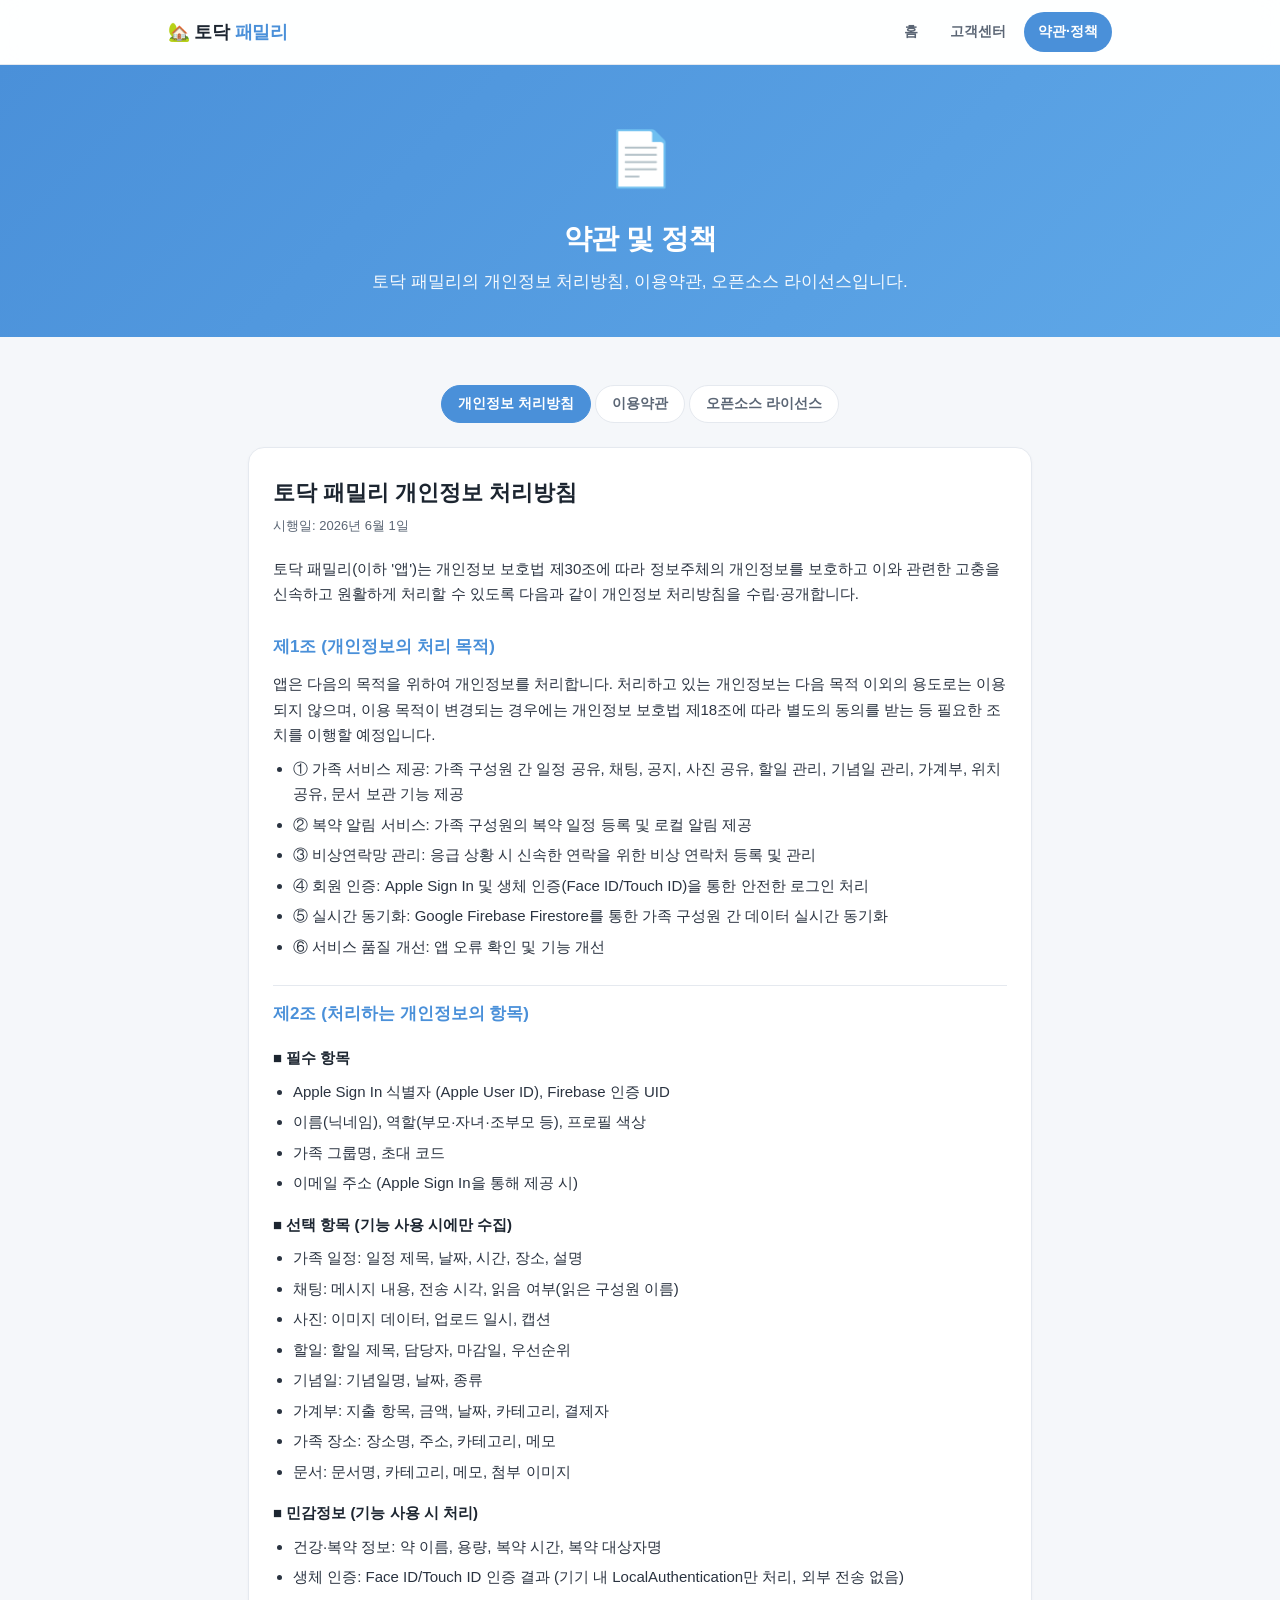
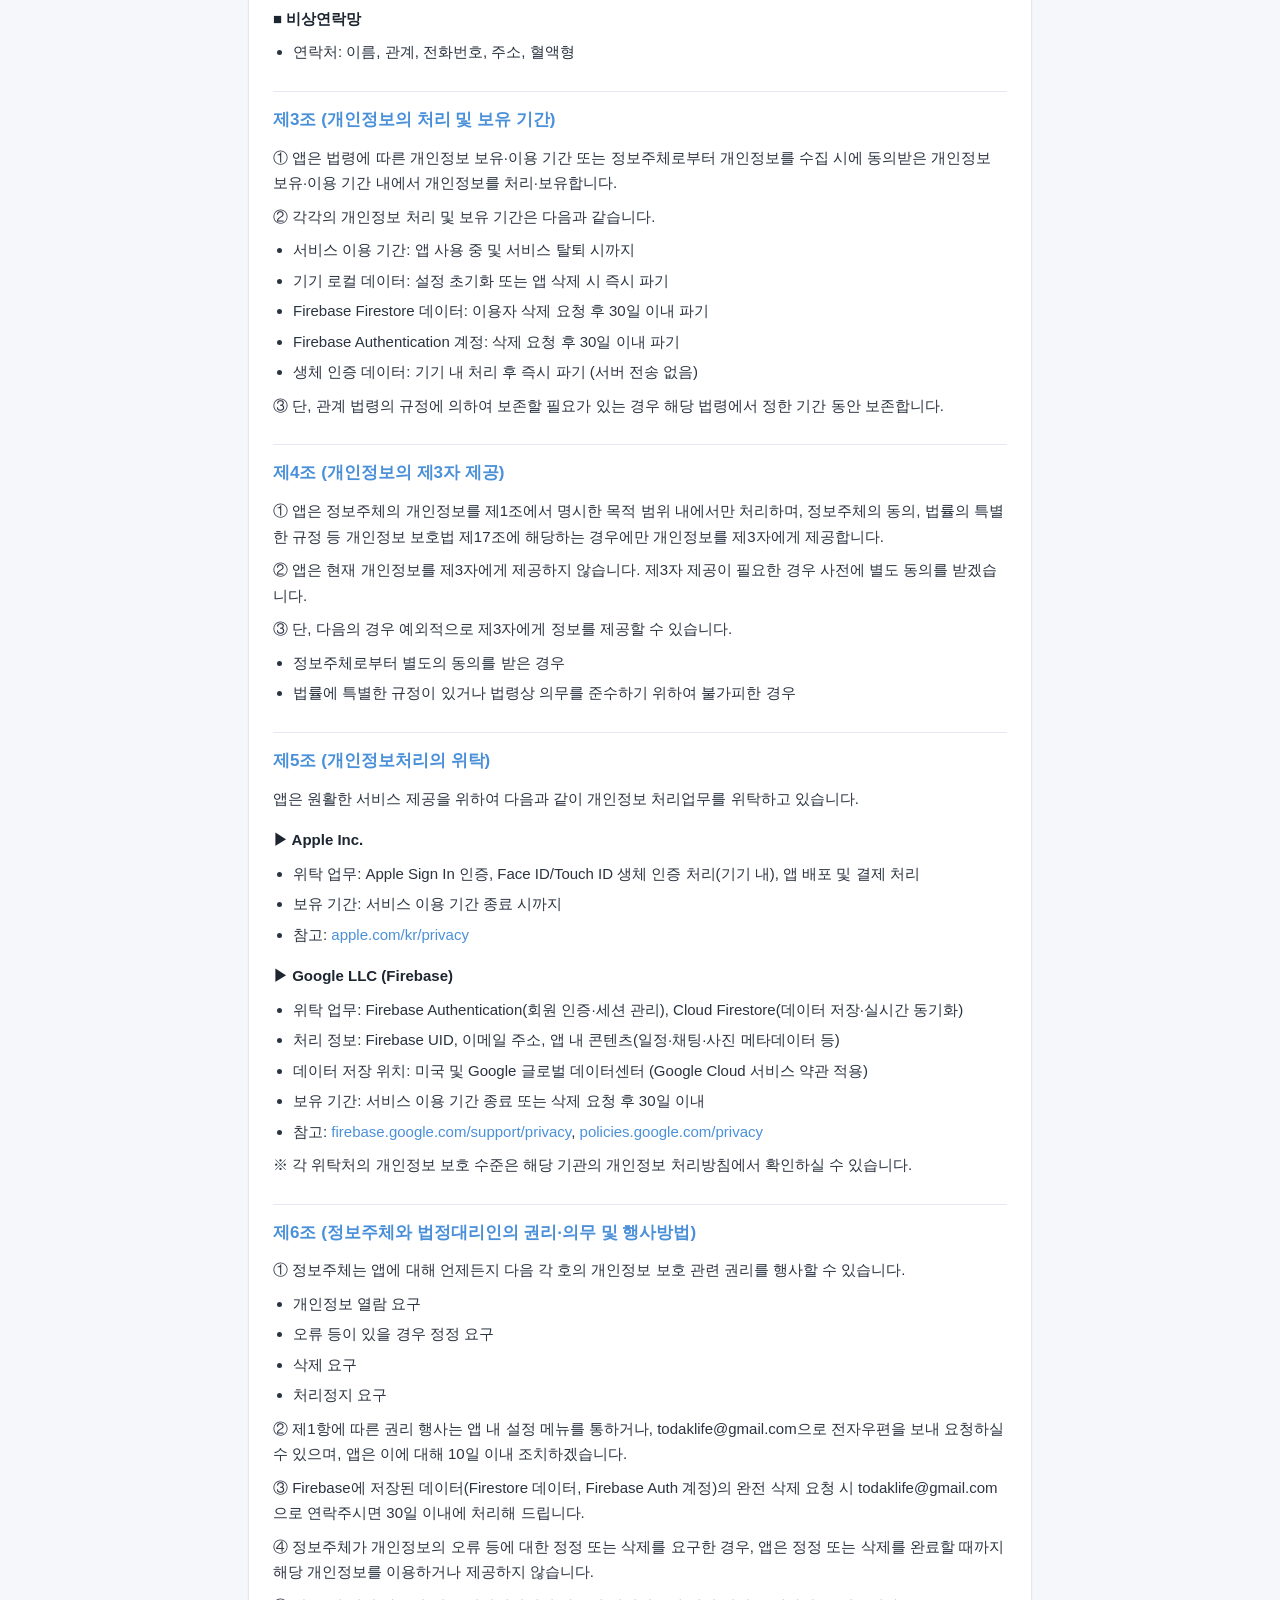
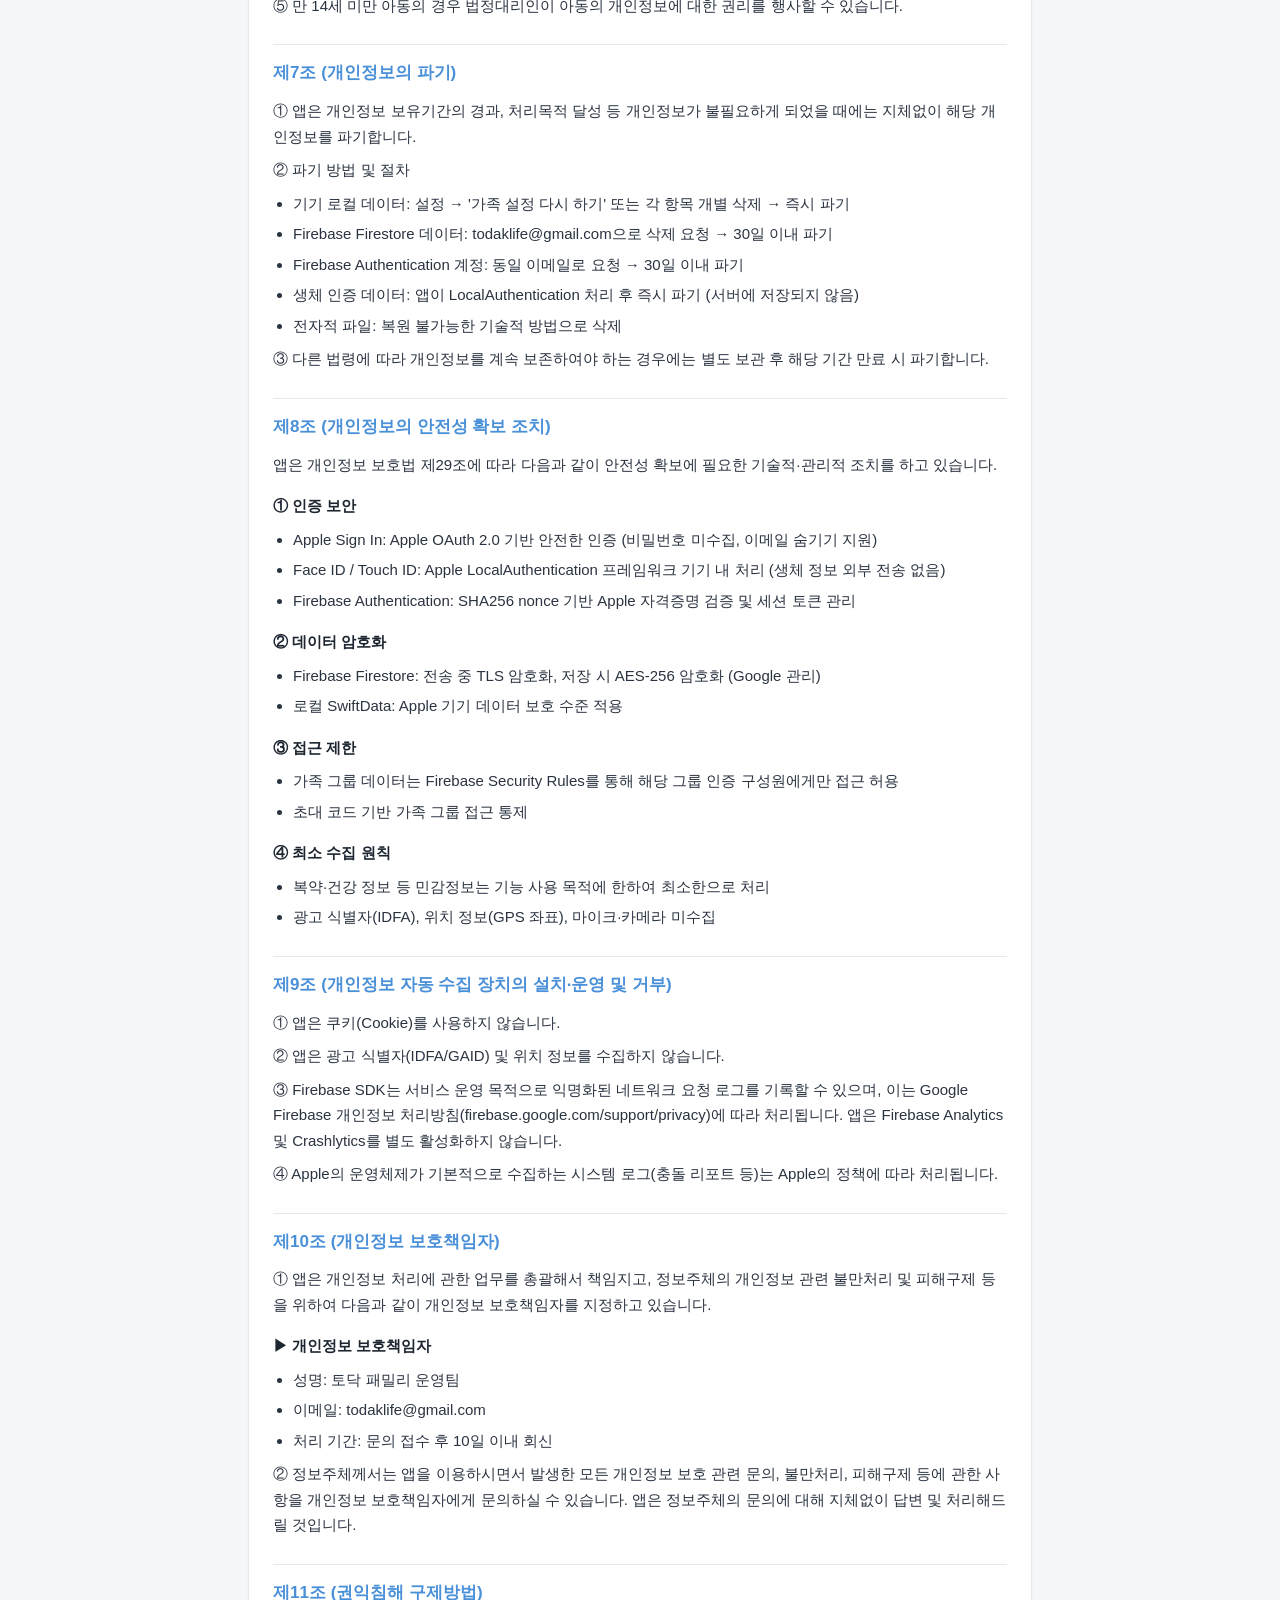
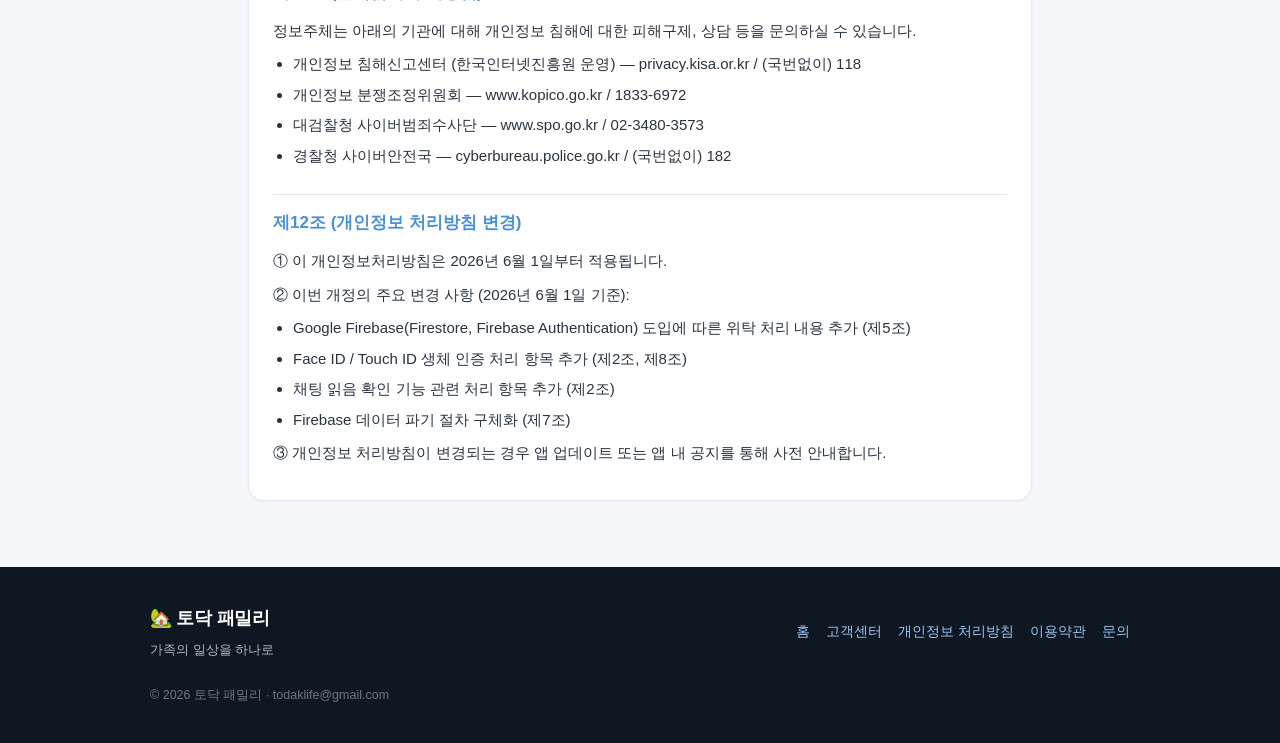
==== legal.html @ 20351f04 "Add files via upload" ====
<!DOCTYPE html>
<html lang="ko">
<head>
<meta charset="UTF-8">
<meta name="viewport" content="width=device-width, initial-scale=1.0">
<title>토닥 패밀리 — 약관 및 정책</title>
<meta name="description" content="토닥 패밀리 개인정보 처리방침, 서비스 이용약관, 오픈소스 라이선스.">
<link rel="stylesheet" href="styles.css">
</head>
<body>

<div class="topbar">
  <div class="inner">
    <div class="brand">🏡 토닥 <span>패밀리</span></div>
    <nav class="navlinks">
      <a href="index.html">홈</a>
      <a href="support.html">고객센터</a>
      <a href="legal.html" class="active">약관·정책</a>
    </nav>
  </div>
</div>

<section class="hero" style="padding:48px 20px 40px;">
  <div class="emoji">📄</div>
  <h1 style="font-size:28px;">약관 및 정책</h1>
  <p>토닥 패밀리의 개인정보 처리방침, 이용약관, 오픈소스 라이선스입니다.</p>
</section>

<div class="wrap narrow">
  <div class="tabs">
    <button class="tab-btn active" data-tab="privacy">개인정보 처리방침</button>
    <button class="tab-btn" data-tab="terms">이용약관</button>
    <button class="tab-btn" data-tab="licenses">오픈소스 라이선스</button>
  </div>

  <!-- ===== 개인정보 처리방침 ===== -->
  <div id="privacy" class="doc active">
    <div class="card">
      <h1>토닥 패밀리 개인정보 처리방침</h1>
      <div class="effective">시행일: 2026년 6월 1일</div>
      <p class="lead">토닥 패밀리(이하 '앱')는 개인정보 보호법 제30조에 따라 정보주체의 개인정보를 보호하고 이와 관련한 고충을 신속하고 원활하게 처리할 수 있도록 다음과 같이 개인정보 처리방침을 수립·공개합니다.</p>

      <h2>제1조 (개인정보의 처리 목적)</h2>
      <p>앱은 다음의 목적을 위하여 개인정보를 처리합니다. 처리하고 있는 개인정보는 다음 목적 이외의 용도로는 이용되지 않으며, 이용 목적이 변경되는 경우에는 개인정보 보호법 제18조에 따라 별도의 동의를 받는 등 필요한 조치를 이행할 예정입니다.</p>
      <ul>
        <li>① 가족 서비스 제공: 가족 구성원 간 일정 공유, 채팅, 공지, 사진 공유, 할일 관리, 기념일 관리, 가계부, 위치 공유, 문서 보관 기능 제공</li>
        <li>② 복약 알림 서비스: 가족 구성원의 복약 일정 등록 및 로컬 알림 제공</li>
        <li>③ 비상연락망 관리: 응급 상황 시 신속한 연락을 위한 비상 연락처 등록 및 관리</li>
        <li>④ 회원 인증: Apple Sign In 및 생체 인증(Face ID/Touch ID)을 통한 안전한 로그인 처리</li>
        <li>⑤ 실시간 동기화: Google Firebase Firestore를 통한 가족 구성원 간 데이터 실시간 동기화</li>
        <li>⑥ 서비스 품질 개선: 앱 오류 확인 및 기능 개선</li>
      </ul>

      <h2>제2조 (처리하는 개인정보의 항목)</h2>
      <h3>■ 필수 항목</h3>
      <ul>
        <li>Apple Sign In 식별자 (Apple User ID), Firebase 인증 UID</li>
        <li>이름(닉네임), 역할(부모·자녀·조부모 등), 프로필 색상</li>
        <li>가족 그룹명, 초대 코드</li>
        <li>이메일 주소 (Apple Sign In을 통해 제공 시)</li>
      </ul>
      <h3>■ 선택 항목 (기능 사용 시에만 수집)</h3>
      <ul>
        <li>가족 일정: 일정 제목, 날짜, 시간, 장소, 설명</li>
        <li>채팅: 메시지 내용, 전송 시각, 읽음 여부(읽은 구성원 이름)</li>
        <li>사진: 이미지 데이터, 업로드 일시, 캡션</li>
        <li>할일: 할일 제목, 담당자, 마감일, 우선순위</li>
        <li>기념일: 기념일명, 날짜, 종류</li>
        <li>가계부: 지출 항목, 금액, 날짜, 카테고리, 결제자</li>
        <li>가족 장소: 장소명, 주소, 카테고리, 메모</li>
        <li>문서: 문서명, 카테고리, 메모, 첨부 이미지</li>
      </ul>
      <h3>■ 민감정보 (기능 사용 시 처리)</h3>
      <ul>
        <li>건강·복약 정보: 약 이름, 용량, 복약 시간, 복약 대상자명</li>
        <li>생체 인증: Face ID/Touch ID 인증 결과 (기기 내 LocalAuthentication만 처리, 외부 전송 없음)</li>
      </ul>
      <h3>■ 비상연락망</h3>
      <ul>
        <li>연락처: 이름, 관계, 전화번호, 주소, 혈액형</li>
      </ul>

      <h2>제3조 (개인정보의 처리 및 보유 기간)</h2>
      <p>① 앱은 법령에 따른 개인정보 보유·이용 기간 또는 정보주체로부터 개인정보를 수집 시에 동의받은 개인정보 보유·이용 기간 내에서 개인정보를 처리·보유합니다.</p>
      <p>② 각각의 개인정보 처리 및 보유 기간은 다음과 같습니다.</p>
      <ul>
        <li>서비스 이용 기간: 앱 사용 중 및 서비스 탈퇴 시까지</li>
        <li>기기 로컬 데이터: 설정 초기화 또는 앱 삭제 시 즉시 파기</li>
        <li>Firebase Firestore 데이터: 이용자 삭제 요청 후 30일 이내 파기</li>
        <li>Firebase Authentication 계정: 삭제 요청 후 30일 이내 파기</li>
        <li>생체 인증 데이터: 기기 내 처리 후 즉시 파기 (서버 전송 없음)</li>
      </ul>
      <p>③ 단, 관계 법령의 규정에 의하여 보존할 필요가 있는 경우 해당 법령에서 정한 기간 동안 보존합니다.</p>

      <h2>제4조 (개인정보의 제3자 제공)</h2>
      <p>① 앱은 정보주체의 개인정보를 제1조에서 명시한 목적 범위 내에서만 처리하며, 정보주체의 동의, 법률의 특별한 규정 등 개인정보 보호법 제17조에 해당하는 경우에만 개인정보를 제3자에게 제공합니다.</p>
      <p>② 앱은 현재 개인정보를 제3자에게 제공하지 않습니다. 제3자 제공이 필요한 경우 사전에 별도 동의를 받겠습니다.</p>
      <p>③ 단, 다음의 경우 예외적으로 제3자에게 정보를 제공할 수 있습니다.</p>
      <ul>
        <li>정보주체로부터 별도의 동의를 받은 경우</li>
        <li>법률에 특별한 규정이 있거나 법령상 의무를 준수하기 위하여 불가피한 경우</li>
      </ul>

      <h2>제5조 (개인정보처리의 위탁)</h2>
      <p>앱은 원활한 서비스 제공을 위하여 다음과 같이 개인정보 처리업무를 위탁하고 있습니다.</p>
      <h3>▶ Apple Inc.</h3>
      <ul>
        <li>위탁 업무: Apple Sign In 인증, Face ID/Touch ID 생체 인증 처리(기기 내), 앱 배포 및 결제 처리</li>
        <li>보유 기간: 서비스 이용 기간 종료 시까지</li>
        <li>참고: <a href="https://www.apple.com/kr/privacy" target="_blank" rel="noopener">apple.com/kr/privacy</a></li>
      </ul>
      <h3>▶ Google LLC (Firebase)</h3>
      <ul>
        <li>위탁 업무: Firebase Authentication(회원 인증·세션 관리), Cloud Firestore(데이터 저장·실시간 동기화)</li>
        <li>처리 정보: Firebase UID, 이메일 주소, 앱 내 콘텐츠(일정·채팅·사진 메타데이터 등)</li>
        <li>데이터 저장 위치: 미국 및 Google 글로벌 데이터센터 (Google Cloud 서비스 약관 적용)</li>
        <li>보유 기간: 서비스 이용 기간 종료 또는 삭제 요청 후 30일 이내</li>
        <li>참고: <a href="https://firebase.google.com/support/privacy" target="_blank" rel="noopener">firebase.google.com/support/privacy</a>, <a href="https://policies.google.com/privacy" target="_blank" rel="noopener">policies.google.com/privacy</a></li>
      </ul>
      <p class="lead">※ 각 위탁처의 개인정보 보호 수준은 해당 기관의 개인정보 처리방침에서 확인하실 수 있습니다.</p>

      <h2>제6조 (정보주체와 법정대리인의 권리·의무 및 행사방법)</h2>
      <p>① 정보주체는 앱에 대해 언제든지 다음 각 호의 개인정보 보호 관련 권리를 행사할 수 있습니다.</p>
      <ul>
        <li>개인정보 열람 요구</li><li>오류 등이 있을 경우 정정 요구</li><li>삭제 요구</li><li>처리정지 요구</li>
      </ul>
      <p>② 제1항에 따른 권리 행사는 앱 내 설정 메뉴를 통하거나, todaklife@gmail.com으로 전자우편을 보내 요청하실 수 있으며, 앱은 이에 대해 10일 이내 조치하겠습니다.</p>
      <p>③ Firebase에 저장된 데이터(Firestore 데이터, Firebase Auth 계정)의 완전 삭제 요청 시 todaklife@gmail.com으로 연락주시면 30일 이내에 처리해 드립니다.</p>
      <p>④ 정보주체가 개인정보의 오류 등에 대한 정정 또는 삭제를 요구한 경우, 앱은 정정 또는 삭제를 완료할 때까지 해당 개인정보를 이용하거나 제공하지 않습니다.</p>
      <p>⑤ 만 14세 미만 아동의 경우 법정대리인이 아동의 개인정보에 대한 권리를 행사할 수 있습니다.</p>

      <h2>제7조 (개인정보의 파기)</h2>
      <p>① 앱은 개인정보 보유기간의 경과, 처리목적 달성 등 개인정보가 불필요하게 되었을 때에는 지체없이 해당 개인정보를 파기합니다.</p>
      <p>② 파기 방법 및 절차</p>
      <ul>
        <li>기기 로컬 데이터: 설정 → '가족 설정 다시 하기' 또는 각 항목 개별 삭제 → 즉시 파기</li>
        <li>Firebase Firestore 데이터: todaklife@gmail.com으로 삭제 요청 → 30일 이내 파기</li>
        <li>Firebase Authentication 계정: 동일 이메일로 요청 → 30일 이내 파기</li>
        <li>생체 인증 데이터: 앱이 LocalAuthentication 처리 후 즉시 파기 (서버에 저장되지 않음)</li>
        <li>전자적 파일: 복원 불가능한 기술적 방법으로 삭제</li>
      </ul>
      <p>③ 다른 법령에 따라 개인정보를 계속 보존하여야 하는 경우에는 별도 보관 후 해당 기간 만료 시 파기합니다.</p>

      <h2>제8조 (개인정보의 안전성 확보 조치)</h2>
      <p>앱은 개인정보 보호법 제29조에 따라 다음과 같이 안전성 확보에 필요한 기술적·관리적 조치를 하고 있습니다.</p>
      <h3>① 인증 보안</h3>
      <ul>
        <li>Apple Sign In: Apple OAuth 2.0 기반 안전한 인증 (비밀번호 미수집, 이메일 숨기기 지원)</li>
        <li>Face ID / Touch ID: Apple LocalAuthentication 프레임워크 기기 내 처리 (생체 정보 외부 전송 없음)</li>
        <li>Firebase Authentication: SHA256 nonce 기반 Apple 자격증명 검증 및 세션 토큰 관리</li>
      </ul>
      <h3>② 데이터 암호화</h3>
      <ul>
        <li>Firebase Firestore: 전송 중 TLS 암호화, 저장 시 AES-256 암호화 (Google 관리)</li>
        <li>로컬 SwiftData: Apple 기기 데이터 보호 수준 적용</li>
      </ul>
      <h3>③ 접근 제한</h3>
      <ul>
        <li>가족 그룹 데이터는 Firebase Security Rules를 통해 해당 그룹 인증 구성원에게만 접근 허용</li>
        <li>초대 코드 기반 가족 그룹 접근 통제</li>
      </ul>
      <h3>④ 최소 수집 원칙</h3>
      <ul>
        <li>복약·건강 정보 등 민감정보는 기능 사용 목적에 한하여 최소한으로 처리</li>
        <li>광고 식별자(IDFA), 위치 정보(GPS 좌표), 마이크·카메라 미수집</li>
      </ul>

      <h2>제9조 (개인정보 자동 수집 장치의 설치·운영 및 거부)</h2>
      <p>① 앱은 쿠키(Cookie)를 사용하지 않습니다.</p>
      <p>② 앱은 광고 식별자(IDFA/GAID) 및 위치 정보를 수집하지 않습니다.</p>
      <p>③ Firebase SDK는 서비스 운영 목적으로 익명화된 네트워크 요청 로그를 기록할 수 있으며, 이는 Google Firebase 개인정보 처리방침(firebase.google.com/support/privacy)에 따라 처리됩니다. 앱은 Firebase Analytics 및 Crashlytics를 별도 활성화하지 않습니다.</p>
      <p>④ Apple의 운영체제가 기본적으로 수집하는 시스템 로그(충돌 리포트 등)는 Apple의 정책에 따라 처리됩니다.</p>

      <h2>제10조 (개인정보 보호책임자)</h2>
      <p>① 앱은 개인정보 처리에 관한 업무를 총괄해서 책임지고, 정보주체의 개인정보 관련 불만처리 및 피해구제 등을 위하여 다음과 같이 개인정보 보호책임자를 지정하고 있습니다.</p>
      <h3>▶ 개인정보 보호책임자</h3>
      <ul>
        <li>성명: 토닥 패밀리 운영팀</li>
        <li>이메일: todaklife@gmail.com</li>
        <li>처리 기간: 문의 접수 후 10일 이내 회신</li>
      </ul>
      <p>② 정보주체께서는 앱을 이용하시면서 발생한 모든 개인정보 보호 관련 문의, 불만처리, 피해구제 등에 관한 사항을 개인정보 보호책임자에게 문의하실 수 있습니다. 앱은 정보주체의 문의에 대해 지체없이 답변 및 처리해드릴 것입니다.</p>

      <h2>제11조 (권익침해 구제방법)</h2>
      <p>정보주체는 아래의 기관에 대해 개인정보 침해에 대한 피해구제, 상담 등을 문의하실 수 있습니다.</p>
      <ul>
        <li>개인정보 침해신고센터 (한국인터넷진흥원 운영) — privacy.kisa.or.kr / (국번없이) 118</li>
        <li>개인정보 분쟁조정위원회 — www.kopico.go.kr / 1833-6972</li>
        <li>대검찰청 사이버범죄수사단 — www.spo.go.kr / 02-3480-3573</li>
        <li>경찰청 사이버안전국 — cyberbureau.police.go.kr / (국번없이) 182</li>
      </ul>

      <h2>제12조 (개인정보 처리방침 변경)</h2>
      <p>① 이 개인정보처리방침은 2026년 6월 1일부터 적용됩니다.</p>
      <p>② 이번 개정의 주요 변경 사항 (2026년 6월 1일 기준):</p>
      <ul>
        <li>Google Firebase(Firestore, Firebase Authentication) 도입에 따른 위탁 처리 내용 추가 (제5조)</li>
        <li>Face ID / Touch ID 생체 인증 처리 항목 추가 (제2조, 제8조)</li>
        <li>채팅 읽음 확인 기능 관련 처리 항목 추가 (제2조)</li>
        <li>Firebase 데이터 파기 절차 구체화 (제7조)</li>
      </ul>
      <p>③ 개인정보 처리방침이 변경되는 경우 앱 업데이트 또는 앱 내 공지를 통해 사전 안내합니다.</p>
    </div>
  </div>

  <!-- ===== 이용약관 ===== -->
  <div id="terms" class="doc">
    <div class="card">
      <h1>토닥 패밀리 서비스 이용약관</h1>
      <div class="effective">시행일: 2026년 6월 1일</div>
      <p class="lead">토닥 패밀리(이하 '앱' 또는 '서비스')를 이용해 주셔서 감사합니다. 본 약관은 앱의 서비스 이용에 관한 조건 및 절차, 이용자와 앱 간의 권리·의무 및 책임사항을 규정합니다.</p>

      <h2>제1조 (목적)</h2>
      <p>본 약관은 토닥 패밀리(이하 '앱')가 제공하는 가족 플랫폼 서비스(이하 '서비스')의 이용과 관련하여 앱과 이용자 간의 권리, 의무 및 책임사항을 규정함을 목적으로 합니다.</p>

      <h2>제2조 (용어의 정의)</h2>
      <ul>
        <li>① '서비스'란 앱이 제공하는 가족 일정 공유, 채팅, 사진 앨범, 할일 관리, 기념일, 가계부, 비상연락망, 복약 알림, 문서 보관 등 모든 기능을 의미합니다.</li>
        <li>② '이용자'란 본 약관에 동의하고 앱이 제공하는 서비스를 이용하는 자를 말합니다.</li>
        <li>③ '가족 그룹'이란 이용자가 초대 코드를 통해 구성한 가족 구성원의 집합을 의미합니다.</li>
        <li>④ '콘텐츠'란 이용자가 서비스 내에 게시한 텍스트, 이미지, 일정, 메시지 등 모든 형태의 정보를 말합니다.</li>
        <li>⑤ '계정'이란 Apple Sign In을 통해 부여된 Apple ID 및 이와 연동된 Firebase 인증 계정을 의미합니다.</li>
      </ul>

      <h2>제3조 (약관의 효력 및 변경)</h2>
      <p>① 본 약관은 서비스를 이용하고자 하는 모든 이용자에게 적용됩니다.</p>
      <p>② 앱은 필요한 경우 관련 법령을 위배하지 않는 범위 내에서 본 약관을 변경할 수 있습니다.</p>
      <p>③ 약관이 변경될 경우 앱 업데이트 또는 앱 내 공지사항을 통해 변경 내용을 사전 공지합니다. 공지 후 7일 이내에 이의를 제기하지 않으면 변경 약관에 동의한 것으로 간주합니다.</p>
      <p>④ 이용자가 변경된 약관에 동의하지 않는 경우 서비스 이용을 중단하고 앱을 삭제할 수 있습니다.</p>

      <h2>제4조 (서비스의 제공 및 변경)</h2>
      <p>① 앱이 제공하는 주요 서비스는 다음과 같습니다.</p>
      <ul>
        <li>가족 구성원 간 일정 공유 및 캘린더 관리</li>
        <li>가족 채팅 및 1:1 대화 (읽음 확인 기능 포함)</li>
        <li>가족 사진 앨범 공유</li>
        <li>할일 목록 및 역할 분담 관리</li>
        <li>기념일 등록 및 D-Day 관리</li>
        <li>가계부 및 지출 내역 관리</li>
        <li>비상연락망 및 긴급 연락 기능</li>
        <li>복약 알림 서비스 (로컬 알림)</li>
        <li>가족 문서 보관함</li>
        <li>가족 공지사항</li>
        <li>Google Firebase Firestore 기반 iPhone·iPad·Mac 실시간 다기기 동기화</li>
      </ul>
      <p>② 앱은 서비스의 품질 향상을 위해 서비스 내용을 추가, 변경, 중단할 수 있으며, 이 경우 사전에 공지합니다.</p>
      <p>③ 서비스는 연중무휴, 24시간 제공을 원칙으로 하나, 시스템 점검·유지보수 또는 Google Firebase·Apple 서비스 장애 등 불가피한 사유로 일시 중단될 수 있습니다.</p>

      <h2>제5조 (서비스의 중단)</h2>
      <p>① 앱은 다음 각 호의 경우 서비스 제공을 일시적으로 중단할 수 있습니다.</p>
      <ul>
        <li>시스템 점검, 교체, 고장 등 기술적 사유</li>
        <li>Google Firebase 또는 Apple 서비스 장애</li>
        <li>천재지변, 국가비상사태 등 불가항력적 사유</li>
      </ul>
      <p>② 서비스 중단 시 앱 내 공지 또는 앱 스토어를 통해 이용자에게 통지합니다. 다만, 불가항력적 사유로 인한 중단은 사전 통지가 어려울 수 있습니다.</p>
      <p>③ 앱은 서비스 중단으로 인한 이용자의 피해에 대해 앱의 고의 또는 중과실이 없는 한 책임을 지지 않습니다.</p>

      <h2>제6조 (이용 자격 및 계정 관리)</h2>
      <p>① 본 서비스는 만 14세 이상 이용자를 대상으로 합니다. 만 14세 미만의 아동은 법정대리인의 동의 하에 이용할 수 있습니다.</p>
      <p>② 이용자는 Apple Sign In을 통해 서비스에 로그인합니다. 이후 기기에서 Face ID 또는 Touch ID를 통한 생체 인증 로그인을 사용할 수 있습니다.</p>
      <p>③ 가족 그룹 생성자(이하 '관리자')는 6자리 초대 코드를 통해 가족 구성원을 초대할 수 있습니다.</p>
      <p>④ 초대 코드는 관리자 책임 하에 관리되어야 하며, 무단 공유로 인한 불이익은 초대 코드를 공유한 이용자가 책임집니다.</p>
      <p>⑤ 이용자는 타인의 개인정보를 도용하거나 허위 정보를 등록하여서는 안 됩니다.</p>
      <p>⑥ 이용자는 Apple ID 및 기기 생체 인증 보안을 스스로 책임지며, 계정 정보 유출로 인한 피해는 이용자 본인이 부담합니다.</p>

      <h2>제7조 (서비스 탈퇴 및 이용 제한)</h2>
      <p>① 이용자는 언제든지 앱 내 '설정 → 가족 설정 다시 하기' 기능을 통해 기기 로컬 데이터를 초기화하거나 앱을 삭제함으로써 서비스 이용을 종료할 수 있습니다.</p>
      <p>② Firebase 계정 데이터(Firestore 저장 데이터, Firebase Auth 계정)의 완전 삭제를 원하실 경우 todaklife@gmail.com으로 요청하시면 30일 이내 처리해 드립니다.</p>
      <p>③ 앱은 이용자가 다음 각 호의 행위를 한 경우 사전 통지 없이 서비스 이용을 제한할 수 있습니다.</p>
      <ul>
        <li>본 약관을 위반한 경우</li>
        <li>타인의 명예를 훼손하거나 불이익을 주는 행위</li>
        <li>서비스의 정상적인 운영을 방해하는 행위</li>
        <li>법령에 위반되는 행위</li>
      </ul>
      <p>④ 서비스 이용 종료 후 이용자의 데이터는 개인정보 처리방침에 따라 처리됩니다.</p>

      <h2>제8조 (이용자의 의무)</h2>
      <p>① 이용자는 다음 각 호의 행위를 하여서는 안 됩니다.</p>
      <ul>
        <li>타인의 정보 도용 및 허위 정보 등록</li>
        <li>앱이 게시한 정보의 무단 변경</li>
        <li>앱이 정한 방법 이외의 방법으로 서비스 이용</li>
        <li>서비스를 이용하여 얻은 정보의 무단 복제, 배포, 상업적 이용</li>
        <li>타인의 저작권, 초상권 등 지식재산권 침해</li>
        <li>음란물, 폭력적 콘텐츠 등 유해한 정보 게시</li>
        <li>기타 관계 법령에 위반되는 행위</li>
      </ul>
      <p>② 이용자는 관계 법령, 본 약관의 규정, 이용 안내 사항 등을 준수하여야 합니다.</p>
      <p>③ 이용자는 본인의 Apple ID 계정 보안을 책임지며, 계정 정보 유출로 인한 피해는 이용자 본인이 책임집니다.</p>

      <h2>제9조 (금지 행위)</h2>
      <p>이용자는 서비스를 이용하면서 다음 행위를 하여서는 안 됩니다.</p>
      <ul>
        <li>① 타인의 개인정보를 무단으로 수집, 저장, 공개하는 행위</li>
        <li>② 가족 그룹 내 구성원의 동의 없이 개인 정보 또는 사생활을 노출하는 행위</li>
        <li>③ 앱의 서비스 운영을 방해하거나 Firebase 등 백엔드 인프라에 과부하를 일으키는 행위</li>
        <li>④ 악성 소프트웨어나 바이러스를 배포하는 행위</li>
        <li>⑤ 앱의 소스코드, Firebase 데이터베이스 구조 등을 역공학(Reverse Engineering)하거나 무단으로 접근하는 행위</li>
        <li>⑥ 상업적 광고, 스팸 메시지 등을 발송하는 행위</li>
        <li>⑦ 아동·청소년을 대상으로 한 유해 콘텐츠를 게시하거나 배포하는 행위</li>
        <li>⑧ 기타 사회 통념상 부적절하거나 타인에게 피해를 주는 행위</li>
      </ul>

      <h2>제10조 (저작권 및 지식재산권)</h2>
      <p>① 이용자가 서비스 내에 게시한 콘텐츠(사진, 메시지, 문서 등)의 저작권은 해당 이용자에게 귀속됩니다.</p>
      <p>② 이용자는 서비스 내에 콘텐츠를 게시함으로써, 해당 콘텐츠를 가족 그룹 내 구성원이 열람·이용할 수 있도록 하는 비독점적 권리를 앱에 부여합니다.</p>
      <p>③ 앱이 제공하는 서비스 자체(UI, 기능, 로고, 브랜드 등)에 관한 지식재산권은 앱에 귀속됩니다.</p>
      <p>④ 이용자는 앱의 사전 서면 동의 없이 서비스 관련 지식재산권을 복제, 배포, 판매, 전송하거나 2차적 저작물 작성 등에 이용할 수 없습니다.</p>

      <h2>제11조 (손해배상 및 면책)</h2>
      <p>① 앱은 무료로 서비스를 제공하며, 서비스와 관련하여 발생한 이용자의 손해에 대해 앱의 고의 또는 중과실이 없는 한 책임을 지지 않습니다.</p>
      <p>② 앱은 다음의 경우 책임을 지지 않습니다.</p>
      <ul>
        <li>천재지변, 전쟁, 테러, 해킹 등 불가항력으로 인한 서비스 장애</li>
        <li>Google Firebase 또는 Apple 서비스 장애·중단으로 인한 데이터 손실</li>
        <li>이용자의 귀책사유로 인한 서비스 이용 장애</li>
        <li>이용자가 서비스 내에 게시한 콘텐츠의 신뢰성, 정확성</li>
        <li>이용자 간 분쟁으로 인해 발생한 손해</li>
      </ul>
      <p>③ 이용자가 타인에게 손해를 입힌 경우, 해당 이용자가 직접 책임을 지며 앱은 이에 관여하지 않습니다.</p>
      <p>④ 앱은 복약 알림 서비스를 의료적 조언으로 제공하지 않습니다. 복약 관련 의사 결정 및 그 결과에 대한 책임은 이용자 본인에게 있습니다.</p>
      <p>⑤ 앱은 서비스를 통해 제공된 정보의 정확성이나 완전성을 보증하지 않으며, 이로 인한 손해에 대해 책임을 지지 않습니다.</p>

      <h2>제12조 (분쟁 해결)</h2>
      <p>① 앱과 이용자 간 서비스 이용으로 발생한 분쟁에 대해 소송이 제기될 경우, 민사소송법상의 관할 법원을 제1심 관할 법원으로 합니다.</p>
      <p>② 서비스 이용과 관련한 분쟁은 당사자 간 협의로 해결하는 것을 원칙으로 합니다.</p>
      <p>③ 협의가 이루어지지 않을 경우 소비자분쟁해결기준 또는 관련 법령에 따라 처리합니다.</p>
      <h3>▶ 불만 및 문의 접수</h3>
      <ul>
        <li>이메일: todaklife@gmail.com</li>
        <li>처리 기간: 접수 후 10일 이내 회신</li>
      </ul>

      <h2>제13조 (준거법 및 기타)</h2>
      <p>① 본 약관의 해석 및 앱과 이용자 간의 분쟁에는 대한민국 법령을 적용합니다.</p>
      <p>② 본 약관에서 정하지 않은 사항은 관계 법령 및 상관습에 따릅니다.</p>
      <p>③ 본 약관의 일부 조항이 무효로 판단되더라도 나머지 조항은 유효하게 적용됩니다.</p>
      <p class="lead">부칙: 본 약관은 2026년 6월 1일부터 시행합니다.</p>
    </div>
  </div>

  <!-- ===== 오픈소스 라이선스 ===== -->
  <div id="licenses" class="doc">
    <div class="card">
      <h1>오픈소스 라이선스</h1>
      <div class="effective">버전 1.0.0 · 2026년 6월 기준</div>
      <p class="lead">토닥 패밀리는 Apple 공식 프레임워크와 Firebase 관련 오픈소스 라이브러리를 사용합니다. 각 라이브러리의 라이선스 정보는 아래에 명시되어 있습니다.</p>

      <h2>Apple 공식 프레임워크</h2>
      <div class="lic"><div class="name">Swift 6.0</div><div class="meta">Apple Inc. / Swift Core Team · Apache License 2.0</div><p>본 앱의 주 프로그래밍 언어입니다.</p><a href="https://github.com/apple/swift" target="_blank" rel="noopener">github.com/apple/swift</a></div>
      <div class="lic"><div class="name">SwiftUI (iOS 17.0+)</div><div class="meta">Apple Inc. · Apple SDK License</div><p>선언형 UI 프레임워크로, 앱의 모든 화면을 구성하는 데 사용됩니다.</p><a href="https://developer.apple.com/xcode/swiftui" target="_blank" rel="noopener">developer.apple.com/xcode/swiftui</a></div>
      <div class="lic"><div class="name">SwiftData (iOS 17.0+)</div><div class="meta">Apple Inc. · Apple SDK License</div><p>앱의 로컬 데이터 저장 및 관리에 사용됩니다.</p><a href="https://developer.apple.com/documentation/swiftdata" target="_blank" rel="noopener">developer.apple.com/documentation/swiftdata</a></div>
      <div class="lic"><div class="name">CloudKit (iOS 17.0+)</div><div class="meta">Apple Inc. · Apple SDK License</div><p>Apple iCloud 인프라 기반의 데이터 동기화 프레임워크입니다.</p><a href="https://developer.apple.com/documentation/cloudkit" target="_blank" rel="noopener">developer.apple.com/documentation/cloudkit</a></div>
      <div class="lic"><div class="name">AuthenticationServices (iOS 13.0+)</div><div class="meta">Apple Inc. · Apple SDK License</div><p>'Apple로 로그인' 기능 구현에 사용됩니다.</p><a href="https://developer.apple.com/documentation/authenticationservices" target="_blank" rel="noopener">developer.apple.com/documentation/authenticationservices</a></div>
      <div class="lic"><div class="name">LocalAuthentication (iOS 8.0+)</div><div class="meta">Apple Inc. · Apple SDK License</div><p>Face ID / Touch ID 생체 인증 처리에 사용됩니다. 생체 정보는 기기 내부에서만 처리되며 외부로 전송되지 않습니다.</p><a href="https://developer.apple.com/documentation/localauthentication" target="_blank" rel="noopener">developer.apple.com/documentation/localauthentication</a></div>
      <div class="lic"><div class="name">PhotosUI (iOS 16.0+)</div><div class="meta">Apple Inc. · Apple SDK License</div><p>가족 사진 앨범 기능에서 사진 라이브러리 접근 및 선택에 사용됩니다.</p><a href="https://developer.apple.com/documentation/photosui" target="_blank" rel="noopener">developer.apple.com/documentation/photosui</a></div>
      <div class="lic"><div class="name">MapKit (iOS 17.0+)</div><div class="meta">Apple Inc. · Apple SDK License</div><p>가족 저장 장소 기능에서 지도 표시 및 위치 검색에 사용됩니다.</p><a href="https://developer.apple.com/documentation/mapkit" target="_blank" rel="noopener">developer.apple.com/documentation/mapkit</a></div>
      <div class="lic"><div class="name">UserNotifications (iOS 10.0+)</div><div class="meta">Apple Inc. · Apple SDK License</div><p>복약 알림 기능의 로컬 푸시 알림 발송에 사용됩니다.</p><a href="https://developer.apple.com/documentation/usernotifications" target="_blank" rel="noopener">developer.apple.com/documentation/usernotifications</a></div>
      <div class="lic"><div class="name">SF Symbols 6.1</div><div class="meta">Apple Inc. · Apple Design Resources License</div><p>앱 전반에 걸쳐 아이콘으로 사용됩니다.</p><a href="https://developer.apple.com/sf-symbols" target="_blank" rel="noopener">developer.apple.com/sf-symbols</a></div>

      <h2>Google Firebase 및 관련 오픈소스 라이브러리</h2>
      <div class="lic"><div class="name">Firebase iOS SDK 11.x</div><div class="meta">Google LLC · Apache License 2.0</div><p>Firebase Auth(회원 인증), Cloud Firestore(실시간 데이터베이스), App Check 기능 제공에 사용됩니다.</p><a href="https://github.com/firebase/firebase-ios-sdk" target="_blank" rel="noopener">github.com/firebase/firebase-ios-sdk</a></div>
      <div class="lic"><div class="name">GoogleDataTransport 10.x</div><div class="meta">Google LLC · Apache License 2.0</div><p>Firebase 내부 데이터 전송 파이프라인 라이브러리입니다.</p><a href="https://github.com/google/GoogleDataTransport" target="_blank" rel="noopener">github.com/google/GoogleDataTransport</a></div>
      <div class="lic"><div class="name">gRPC-C++ 1.x</div><div class="meta">gRPC Authors / Google LLC · Apache License 2.0</div><p>Firebase Firestore 내부 원격 프로시저 호출(RPC) 통신에 사용됩니다.</p><a href="https://github.com/grpc/grpc" target="_blank" rel="noopener">github.com/grpc/grpc</a></div>
      <div class="lic"><div class="name">nanopb 2.x</div><div class="meta">Petteri Aimonen · zlib License</div><p>Firebase 내부 Protocol Buffers 경량 인코딩/디코딩에 사용됩니다.</p><a href="https://github.com/nanopb/nanopb" target="_blank" rel="noopener">github.com/nanopb/nanopb</a></div>
      <div class="lic"><div class="name">SwiftProtobuf 2.x</div><div class="meta">Apple Inc. · Apache License 2.0</div><p>Firebase 내부 Protocol Buffers Swift 바인딩에 사용됩니다.</p><a href="https://github.com/apple/swift-protobuf" target="_blank" rel="noopener">github.com/apple/swift-protobuf</a></div>
      <div class="lic"><div class="name">Promises 2.x</div><div class="meta">Google LLC · Apache License 2.0</div><p>Firebase 내부 비동기 작업 처리에 사용됩니다.</p><a href="https://github.com/google/promises" target="_blank" rel="noopener">github.com/google/promises</a></div>
      <div class="lic"><div class="name">LevelDB 1.x</div><div class="meta">Google Inc. · BSD 3-Clause License</div><p>Firebase Firestore 로컬 오프라인 캐시 저장에 사용됩니다.</p><a href="https://github.com/google/leveldb" target="_blank" rel="noopener">github.com/google/leveldb</a></div>
      <div class="lic"><div class="name">Abseil-C++ 1.x</div><div class="meta">Google LLC · Apache License 2.0</div><p>Firebase 내부 C++ 공통 유틸리티 라이브러리입니다.</p><a href="https://github.com/abseil/abseil-cpp" target="_blank" rel="noopener">github.com/abseil/abseil-cpp</a></div>
      <div class="lic"><div class="name">GTMSessionFetcher 3.x</div><div class="meta">Google LLC · Apache License 2.0</div><p>Firebase 내부 HTTP 세션 관리 및 네트워크 요청 처리에 사용됩니다.</p><a href="https://github.com/google/gtm-session-fetcher" target="_blank" rel="noopener">github.com/google/gtm-session-fetcher</a></div>
      <div class="lic"><div class="name">GoogleUtilities 8.x</div><div class="meta">Google LLC · Apache License 2.0</div><p>Firebase 내부 공통 유틸리티(네트워크 정보, 앱 환경 감지 등)에 사용됩니다.</p><a href="https://github.com/google/GoogleUtilities" target="_blank" rel="noopener">github.com/google/GoogleUtilities</a></div>

      <h2>라이선스 전문</h2>
      <h3>Apache License 2.0</h3>
      <pre>Copyright 해당 저작권자 및 기여자

Licensed under the Apache License, Version 2.0 (the "License");
you may not use this file except in compliance with the License.
You may obtain a copy of the License at:

    http://www.apache.org/licenses/LICENSE-2.0

Unless required by applicable law or agreed to in writing, software
distributed under the License is distributed on an "AS IS" BASIS,
WITHOUT WARRANTIES OR CONDITIONS OF ANY KIND, either express or implied.
See the License for the specific language governing permissions and
limitations under the License.</pre>

      <h3>BSD 3-Clause License (LevelDB)</h3>
      <pre>Copyright (c) 2011 The LevelDB Authors. All rights reserved.

Redistribution and use in source and binary forms, with or without
modification, are permitted provided that the following conditions are met:

1. Redistributions of source code must retain the above copyright notice,
   this list of conditions and the following disclaimer.
2. Redistributions in binary form must reproduce the above copyright notice,
   this list of conditions and the following disclaimer in the documentation
   and/or other materials provided with the distribution.
3. Neither the name of the copyright holder nor the names of its contributors
   may be used to endorse or promote products derived from this software
   without specific prior written permission.

THIS SOFTWARE IS PROVIDED BY THE COPYRIGHT HOLDERS AND CONTRIBUTORS "AS IS"
AND ANY EXPRESS OR IMPLIED WARRANTIES ARE DISCLAIMED.</pre>

      <h3>zlib License (nanopb)</h3>
      <pre>Copyright (c) 2011 Petteri Aimonen &lt;jpa at nanopb.mail.kapsi.fi&gt;

This software is provided 'as-is', without any express or implied warranty.
In no event will the authors be held liable for any damages arising from
the use of this software.

Permission is granted to anyone to use this software for any purpose,
including commercial applications, and to alter it and redistribute it
freely, subject to the following restrictions:

1. The origin of this software must not be misrepresented; you must not
   claim that you wrote the original software.
2. Altered source versions must be plainly marked as such, and must not be
   misrepresented as being the original software.
3. This notice may not be removed or altered from any source distribution.</pre>

      <h3>Apple SDK 라이선스 안내</h3>
      <p>Apple의 프레임워크 및 SDK는 Apple SDK License Agreement에 따라 사용됩니다.</p>
      <ul>
        <li>Apple SDK 라이선스: <a href="https://developer.apple.com/terms" target="_blank" rel="noopener">developer.apple.com/terms</a></li>
        <li>Apple 개인정보 처리방침: <a href="https://www.apple.com/kr/privacy" target="_blank" rel="noopener">apple.com/kr/privacy</a></li>
      </ul>
    </div>
  </div>
</div>

<footer>
  <div class="inner">
    <div>
      <div class="brand">🏡 토닥 패밀리</div>
      <div style="font-size:13px; margin-top:6px;">가족의 일상을 하나로</div>
    </div>
    <div class="flinks">
      <a href="index.html">홈</a>
      <a href="support.html">고객센터</a>
      <a href="legal.html#privacy">개인정보 처리방침</a>
      <a href="legal.html#terms">이용약관</a>
      <a href="mailto:todaklife@gmail.com">문의</a>
    </div>
    <div class="copyright">© 2026 토닥 패밀리 · todaklife@gmail.com</div>
  </div>
</footer>

<script>
  const btns = document.querySelectorAll('.tab-btn');
  const docs = document.querySelectorAll('.doc');
  function show(id){
    docs.forEach(s=>s.classList.toggle('active', s.id===id));
    btns.forEach(b=>b.classList.toggle('active', b.dataset.tab===id));
    if(history.replaceState) history.replaceState(null,'','#'+id);
    window.scrollTo({top:0, behavior:'smooth'});
  }
  btns.forEach(b=>b.addEventListener('click', ()=>show(b.dataset.tab)));
  const h=(location.hash||'').replace('#','');
  if(['privacy','terms','licenses'].includes(h)) show(h);
</script>
</body>
</html>
---- styles.css ----
:root{
  --blue:#4A90D9; --blue-d:#3a7bc0; --bg:#f5f7fa; --card:#fff; --ink:#1c2530;
  --muted:#5b6675; --line:#e5e9ef; --accent:#eaf2fb; --amber:#f5a623; --green:#3fb27f;
}
*{box-sizing:border-box;}
html{scroll-behavior:smooth;}
body{
  margin:0; font-family:-apple-system,BlinkMacSystemFont,"Apple SD Gothic Neo","Pretendard","Noto Sans KR",sans-serif;
  background:var(--bg); color:var(--ink); line-height:1.7; -webkit-font-smoothing:antialiased;
}
a{color:var(--blue); text-decoration:none;}
img{max-width:100%;}

/* ===== top nav ===== */
.topbar{
  position:sticky; top:0; z-index:20; background:rgba(255,255,255,.9);
  backdrop-filter:saturate(180%) blur(12px); border-bottom:1px solid var(--line);
}
.topbar .inner{max-width:980px; margin:0 auto; display:flex; align-items:center; justify-content:space-between; padding:12px 18px;}
.brand{font-weight:800; font-size:18px; color:var(--ink); letter-spacing:-.3px;}
.brand span{color:var(--blue);}
.navlinks{display:flex; gap:4px;}
.navlinks a{
  color:var(--muted); font-size:14px; font-weight:600; padding:8px 14px; border-radius:999px; transition:.15s;
}
.navlinks a:hover{background:var(--accent); color:var(--blue);}
.navlinks a.active{background:var(--blue); color:#fff;}

/* ===== hero ===== */
.hero{
  background:linear-gradient(135deg,#4A90D9,#5fa8e8); color:#fff; text-align:center;
  padding:64px 20px 56px;
}
.hero .emoji{font-size:54px;}
.hero h1{font-size:34px; font-weight:800; margin:10px 0 6px; letter-spacing:-.5px;}
.hero p{font-size:17px; opacity:.95; margin:0 auto; max-width:560px;}
.cta{margin-top:26px; display:flex; gap:12px; justify-content:center; flex-wrap:wrap;}
.btn{
  display:inline-block; padding:13px 24px; border-radius:999px; font-weight:700; font-size:15px; cursor:pointer; border:0;
}
.btn-primary{background:#fff; color:var(--blue);}
.btn-primary:hover{background:#eef5fd;}
.btn-ghost{background:rgba(255,255,255,.16); color:#fff; border:1px solid rgba(255,255,255,.5);}
.btn-ghost:hover{background:rgba(255,255,255,.26);}

/* ===== layout ===== */
.wrap{max-width:980px; margin:0 auto; padding:48px 18px;}
.wrap.narrow{max-width:820px;}
.section-title{text-align:center; font-size:24px; font-weight:800; margin:0 0 6px;}
.section-sub{text-align:center; color:var(--muted); font-size:15px; margin:0 0 34px;}

/* ===== feature grid ===== */
.grid{display:grid; grid-template-columns:repeat(auto-fill,minmax(220px,1fr)); gap:16px;}
.feature{background:var(--card); border:1px solid var(--line); border-radius:16px; padding:22px; box-shadow:0 1px 3px rgba(20,40,80,.04);}
.feature .ic{font-size:28px;}
.feature h3{font-size:16px; margin:12px 0 4px;}
.feature p{font-size:14px; color:var(--muted); margin:0;}

/* ===== bands ===== */
.band{background:#fff; border-top:1px solid var(--line); border-bottom:1px solid var(--line);}
.pills{display:flex; gap:10px; justify-content:center; flex-wrap:wrap; margin-top:8px;}
.pill{background:var(--accent); color:var(--blue); font-weight:700; font-size:14px; padding:8px 16px; border-radius:999px;}

/* ===== cards / docs ===== */
.card{background:var(--card); border:1px solid var(--line); border-radius:16px; padding:26px 24px; margin-bottom:18px; box-shadow:0 1px 3px rgba(20,40,80,.04);}
.card h1{font-size:22px; margin:0 0 4px;}
.effective{color:var(--muted); font-size:13px; margin-bottom:18px;}
.card h2{font-size:17px; margin:26px 0 10px; padding-top:14px; border-top:1px solid var(--line); color:var(--blue);}
.card h2:first-of-type{border-top:0; padding-top:0;}
.card h3{font-size:15px; margin:16px 0 6px;}
.card p{margin:8px 0; font-size:15px; color:#2a3340;}
.card ul{margin:8px 0; padding-left:20px;}
.card li{margin:5px 0; font-size:15px; color:#2a3340;}
.lead{color:var(--muted); font-size:14px;}
.lic{background:var(--accent); border:1px solid #d6e4f5; border-radius:12px; padding:14px 16px; margin:12px 0;}
.lic .name{font-weight:700; font-size:15px;}
.lic .meta{font-size:13px; color:var(--muted); margin-top:3px;}
.lic a{word-break:break-all;}
pre{background:#0f1722; color:#cdd6e3; border-radius:12px; padding:16px; overflow:auto; font-size:12.5px; line-height:1.6; white-space:pre-wrap; word-break:break-word;}

/* tabs (legal page) */
.tabs{display:flex; justify-content:center; gap:4px; flex-wrap:wrap; margin-bottom:24px;}
.tabs button{border:0; background:#fff; border:1px solid var(--line); color:var(--muted); font-size:14px; font-weight:600; padding:9px 16px; border-radius:999px; cursor:pointer; font-family:inherit;}
.tabs button.active{background:var(--blue); color:#fff; border-color:var(--blue);}
.doc{display:none;}
.doc.active{display:block;}

/* ===== FAQ ===== */
.faq{max-width:760px; margin:0 auto;}
.qa{background:#fff; border:1px solid var(--line); border-radius:14px; margin-bottom:12px; overflow:hidden;}
.qa summary{list-style:none; cursor:pointer; padding:18px 20px; font-weight:700; font-size:16px; display:flex; justify-content:space-between; align-items:center; gap:12px;}
.qa summary::-webkit-details-marker{display:none;}
.qa summary::after{content:"+"; color:var(--blue); font-size:22px; font-weight:700; transition:.2s;}
.qa[open] summary::after{transform:rotate(45deg);}
.qa .a{padding:0 20px 18px; color:#3a4453; font-size:15px;}
.qa .a a{font-weight:600;}

/* contact box */
.contact-box{background:linear-gradient(135deg,#eaf2fb,#f5f9ff); border:1px solid #d6e4f5; border-radius:18px; padding:28px; text-align:center; max-width:620px; margin:0 auto 34px;}
.contact-box h3{margin:0 0 6px; font-size:19px;}
.contact-box p{color:var(--muted); margin:0 0 16px; font-size:14px;}
.mail{font-size:18px; font-weight:800; color:var(--blue);}

/* ===== footer ===== */
footer{background:#0f1722; color:#aeb8c6; padding:36px 20px;}
footer .inner{max-width:980px; margin:0 auto; display:flex; justify-content:space-between; flex-wrap:wrap; gap:16px; align-items:center;}
footer .brand{color:#fff; font-weight:800;}
footer a{color:#9fc3ee;}
footer .flinks{display:flex; gap:16px; flex-wrap:wrap; font-size:14px;}
.copyright{width:100%; color:#6b7686; font-size:12.5px; margin-top:8px;}

@media(max-width:560px){
  .hero h1{font-size:28px;} .hero{padding:48px 16px 42px;}
  .navlinks a{padding:7px 10px; font-size:13px;}
  .brand{font-size:16px;}
  .wrap{padding:38px 16px;}
}
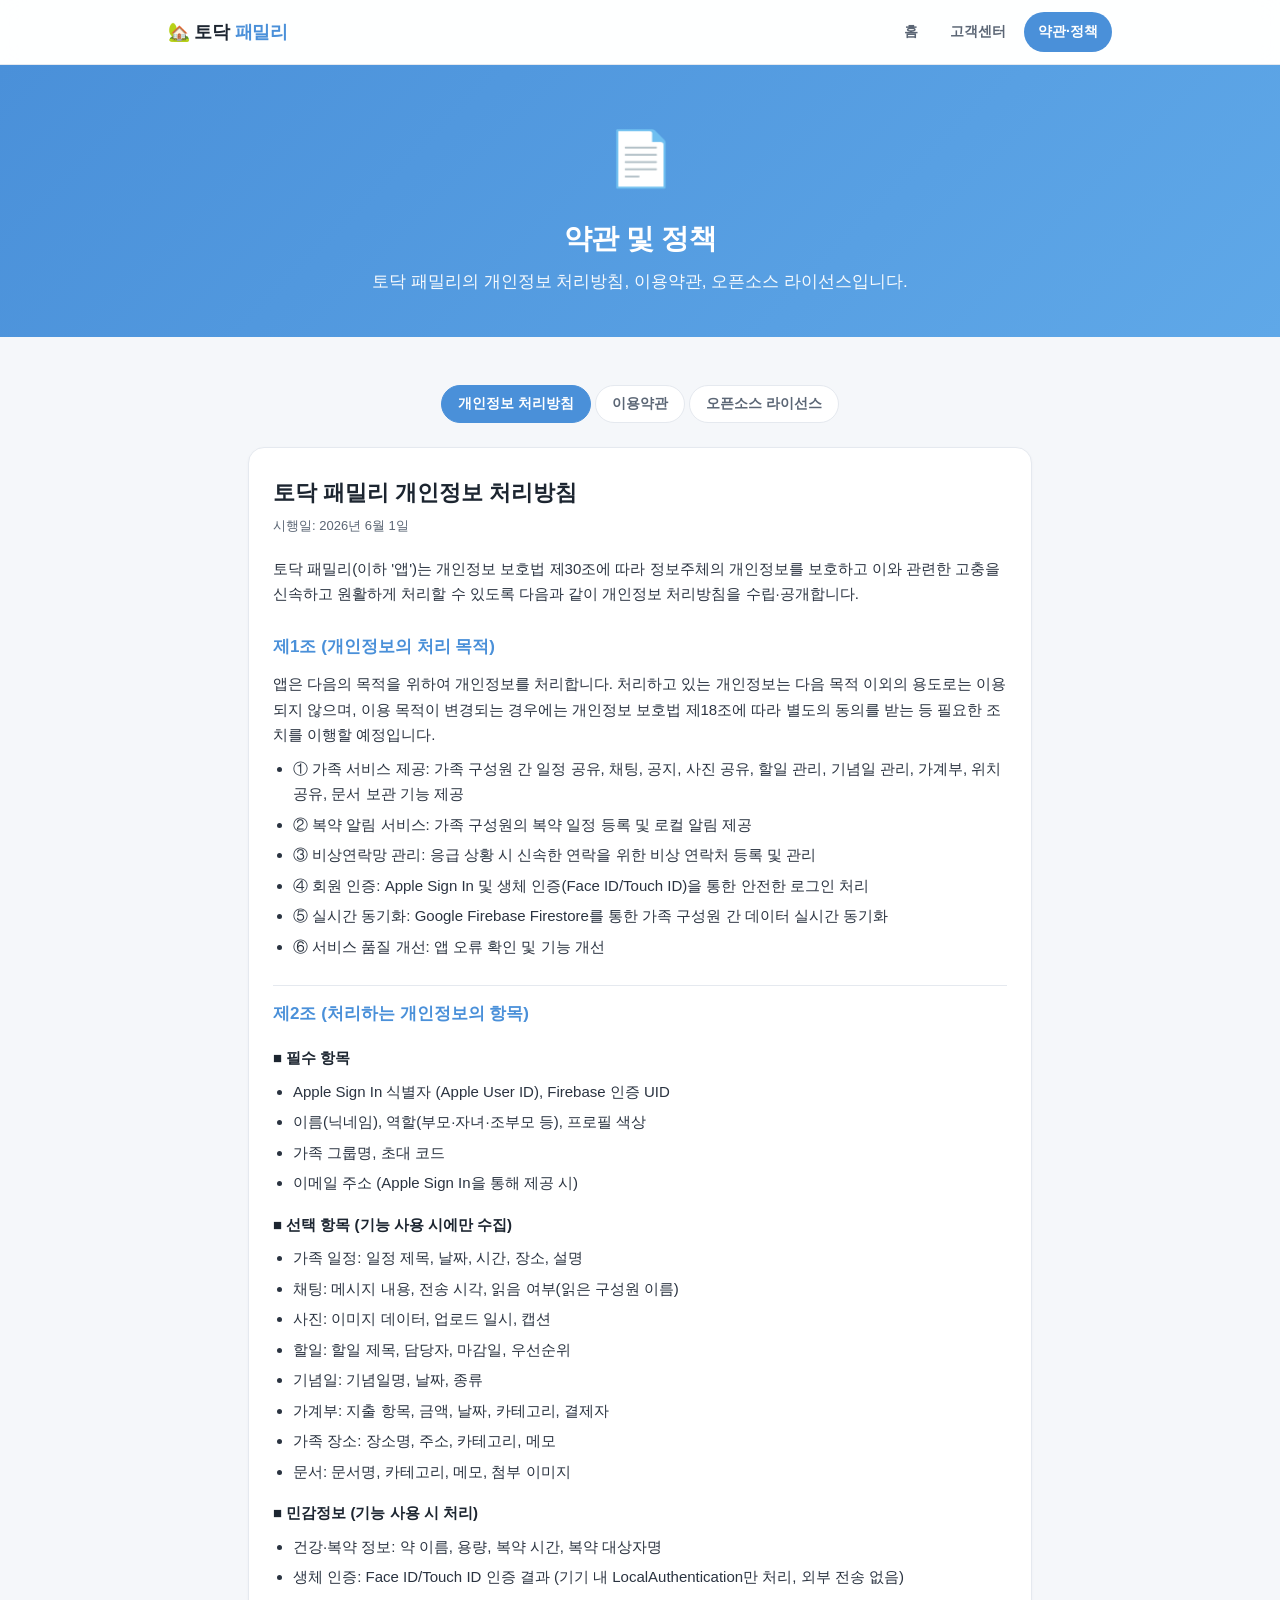
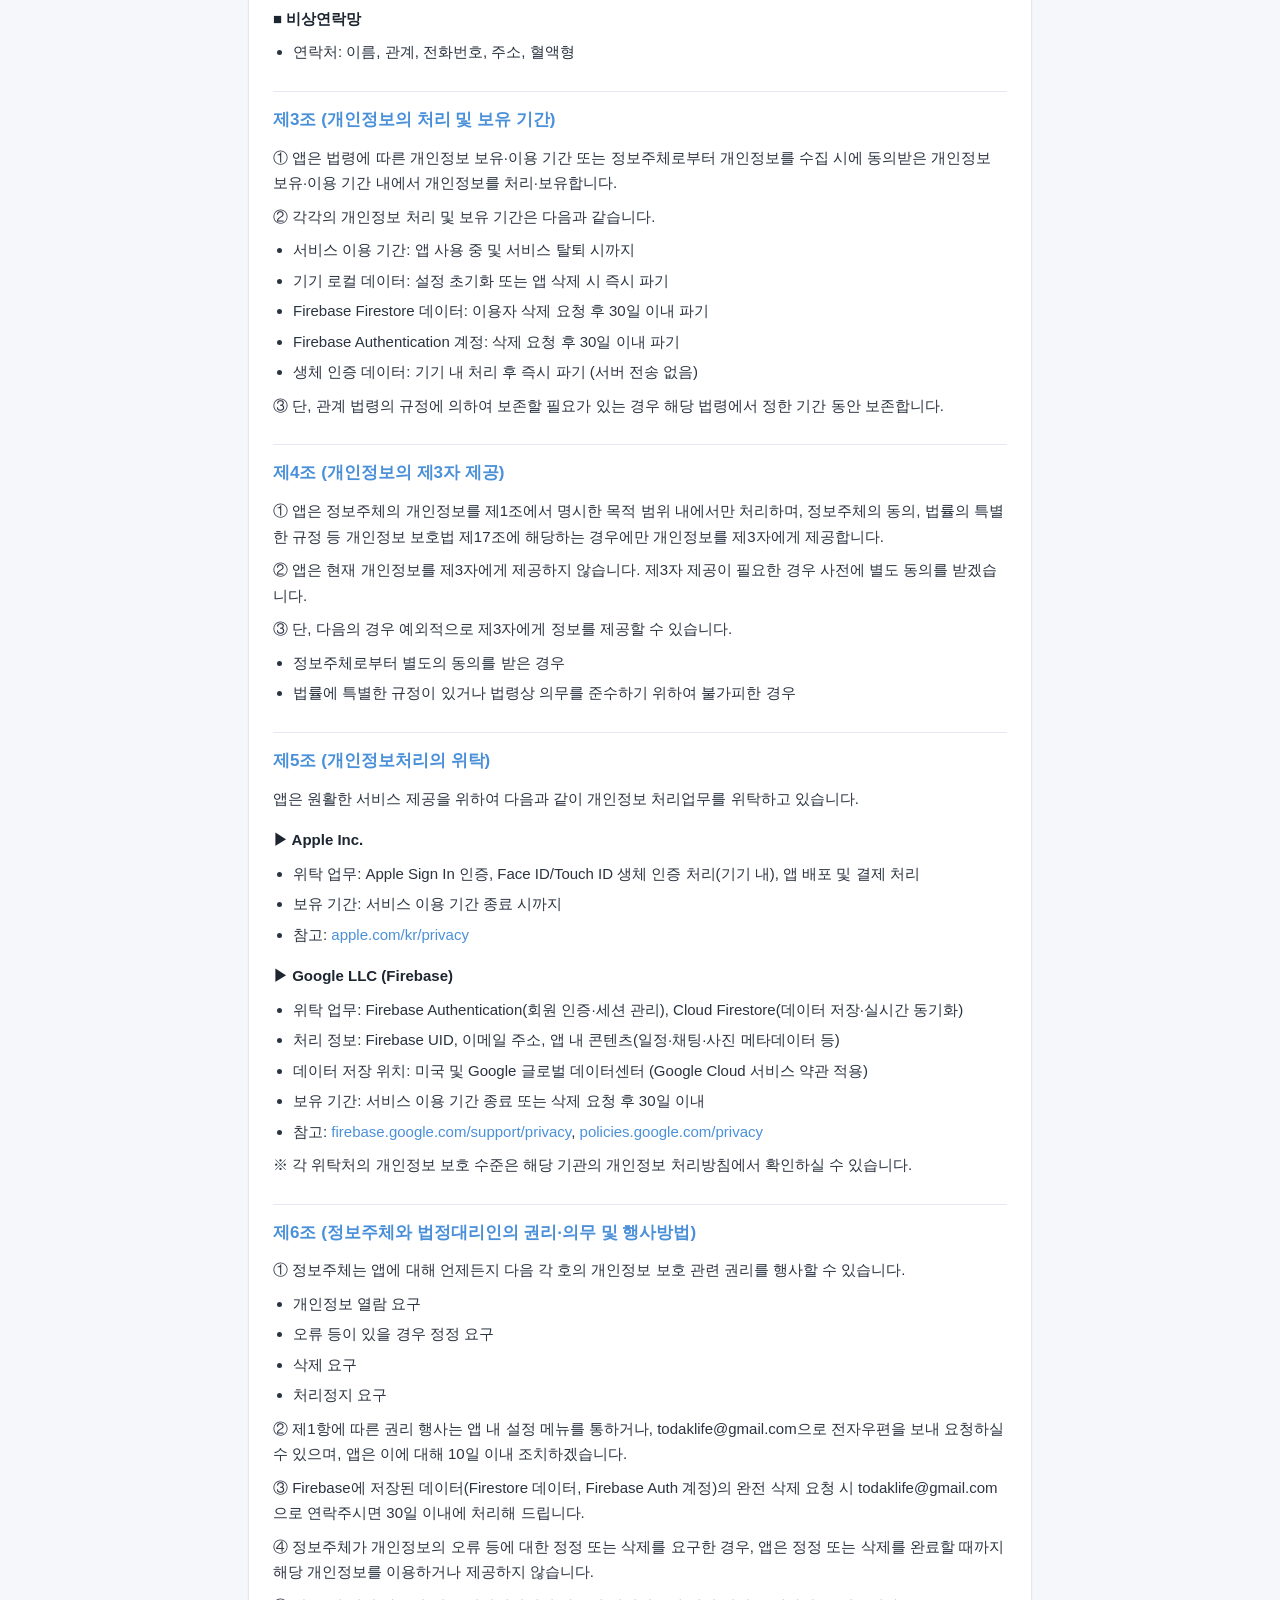
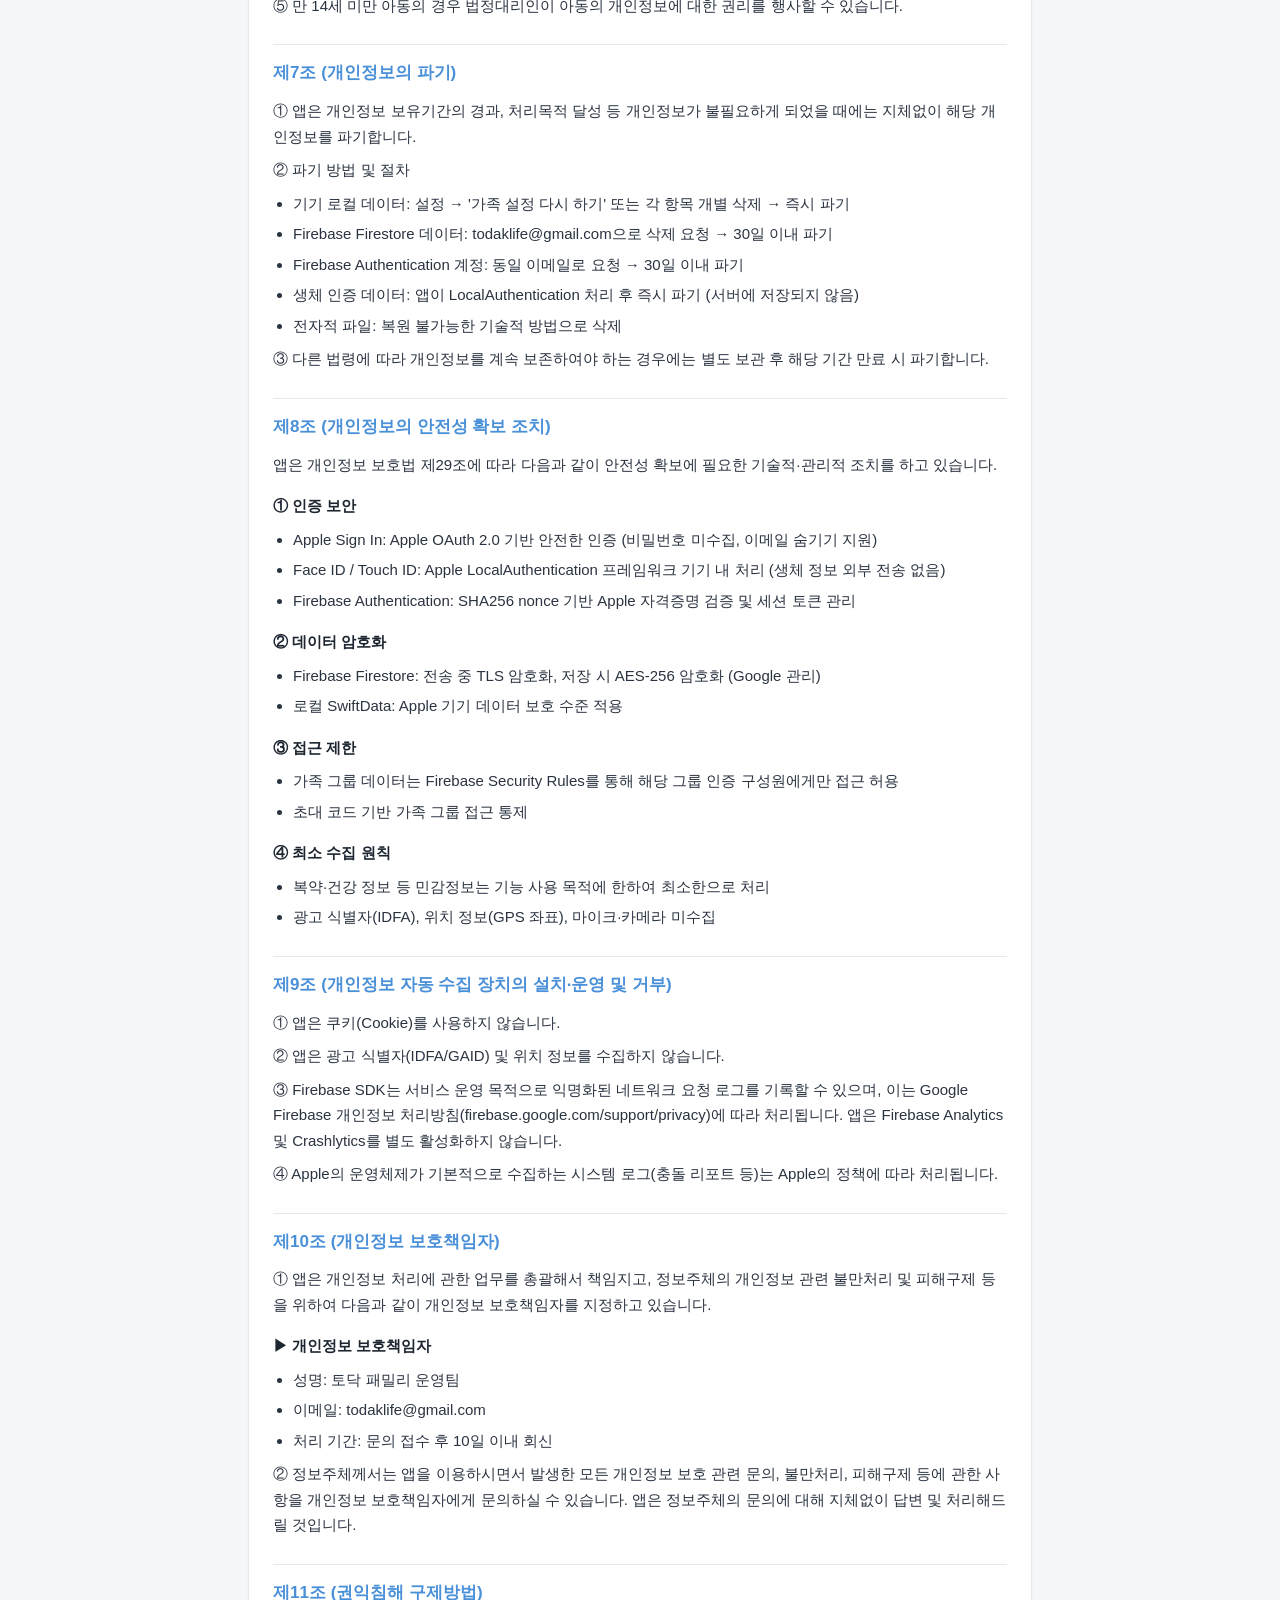
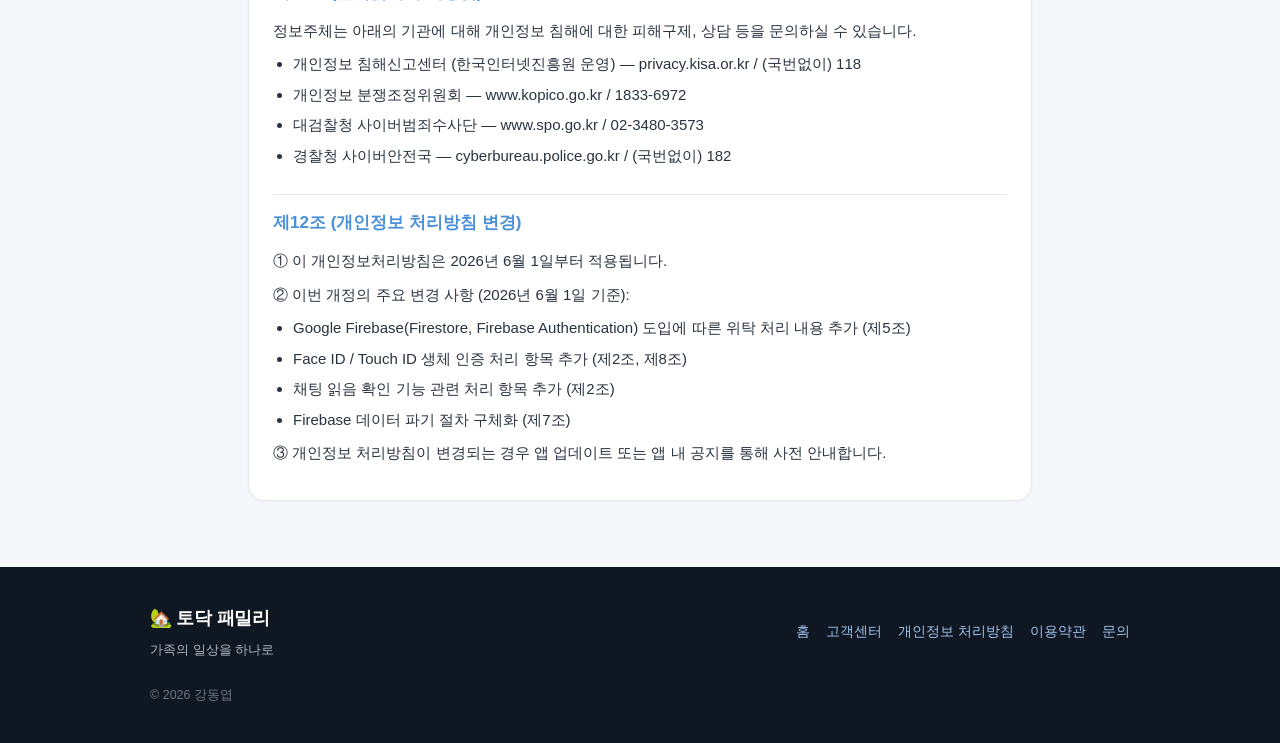
==== commit b37ac7e3: "Add files via upload" ====
--- a/legal.html
+++ b/legal.html
@@ -446,7 +446,7 @@
       <a href="legal.html#terms">이용약관</a>
       <a href="mailto:todaklife@gmail.com">문의</a>
     </div>
-    <div class="copyright">© 2026 토닥 패밀리 · todaklife@gmail.com</div>
+    <div class="copyright">© 2026 강동엽</div>
   </div>
 </footer>
 
